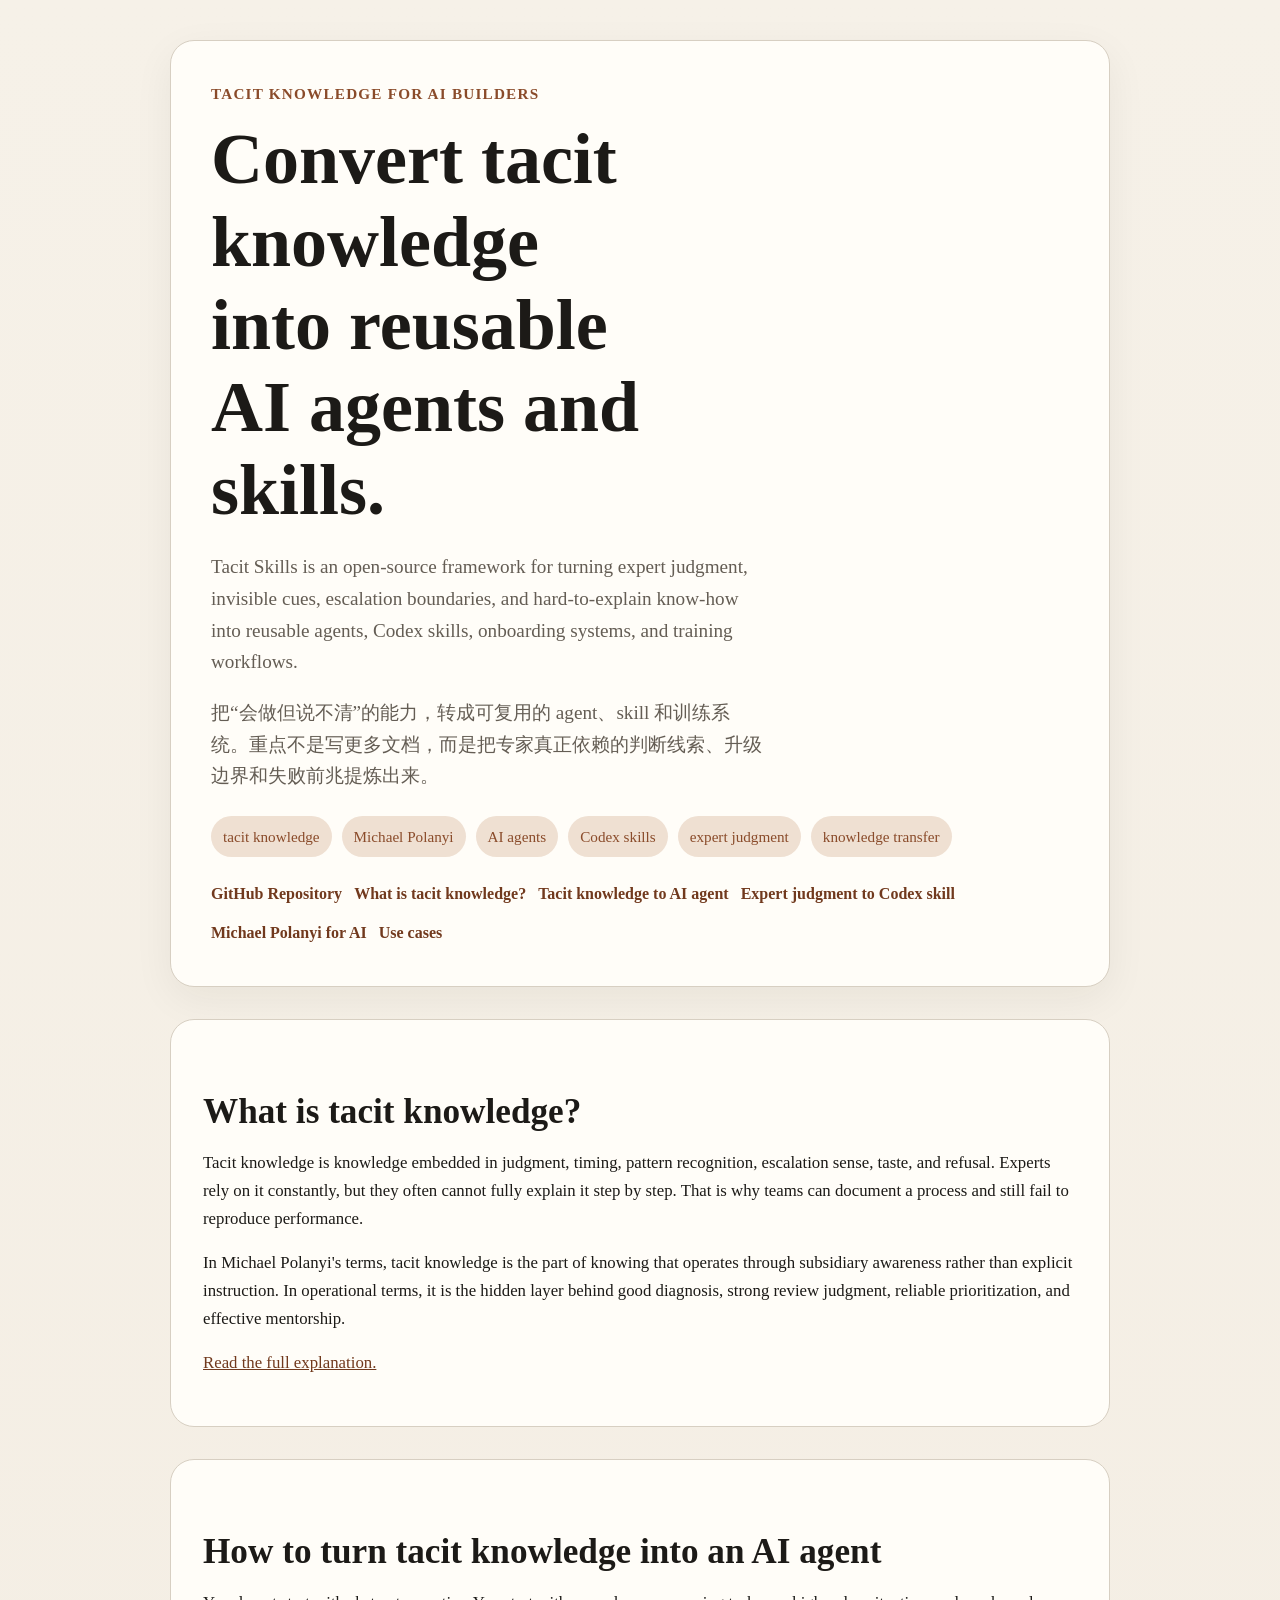
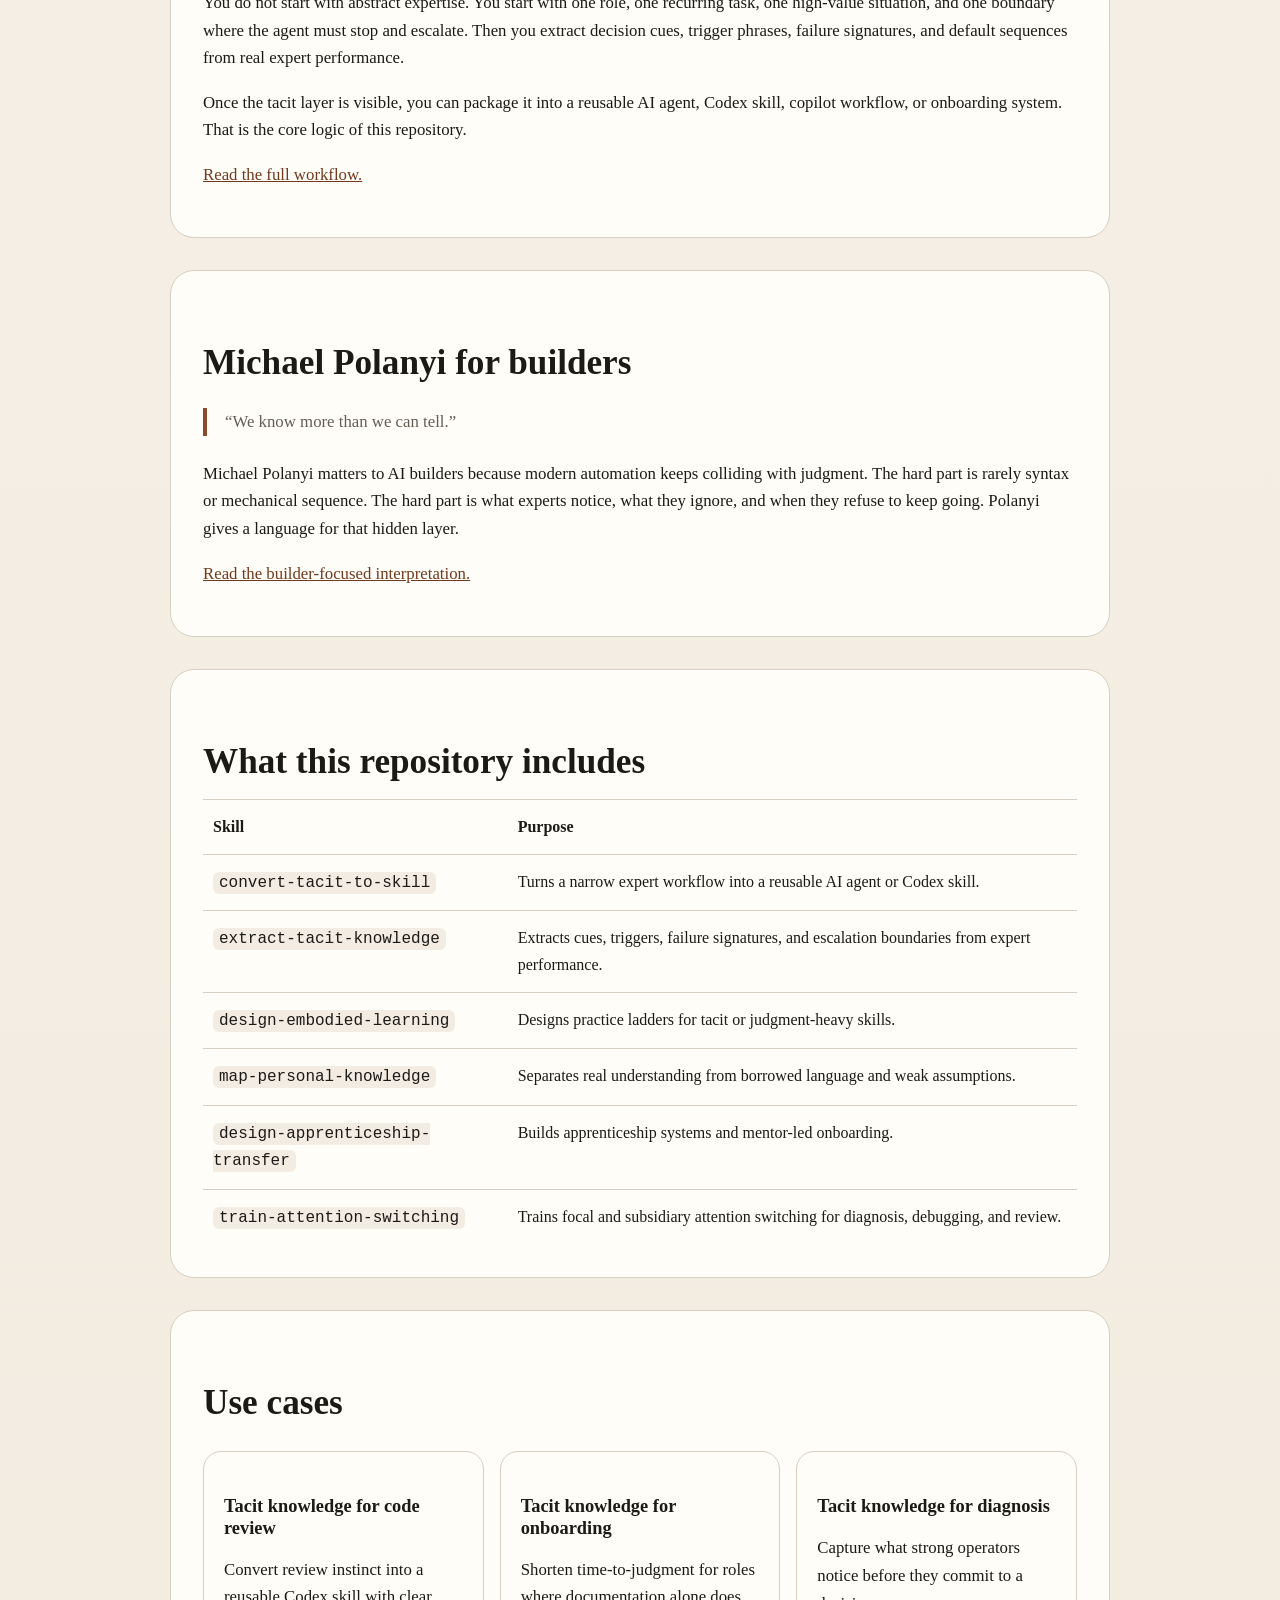
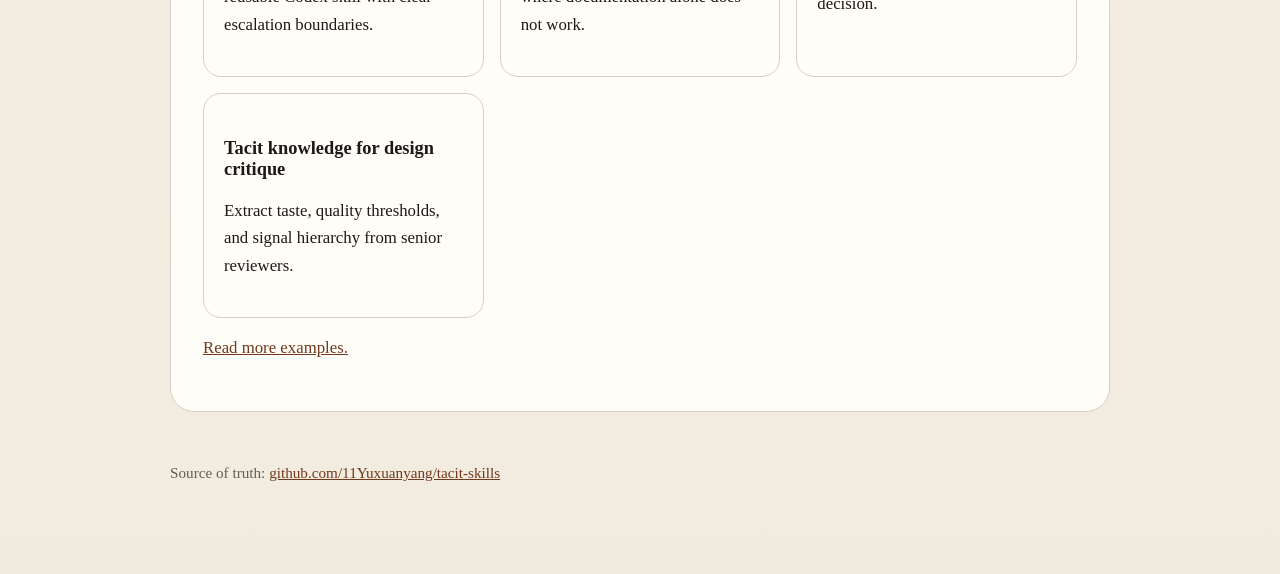
==== docs/index.html @ 5abd06d8 "Add GEO docs and citation metadata" ====
<!doctype html>
<html lang="en">
  <head>
    <meta charset="utf-8">
    <meta name="viewport" content="width=device-width, initial-scale=1">
    <title>Tacit Skills: Convert Tacit Knowledge into Reusable AI Agents and Skills</title>
    <meta name="description" content="Tacit Skills is an open-source framework for converting tacit knowledge, expert judgment, and Michael Polanyi style tacit knowing into reusable AI agents, Codex skills, copilots, and training workflows.">
    <link rel="canonical" href="https://11yuxuanyang.github.io/tacit-skills/">
    <meta name="robots" content="index,follow">
    <meta property="og:title" content="Tacit Skills">
    <meta property="og:description" content="Convert tacit knowledge into reusable AI agents and skills.">
    <meta property="og:type" content="website">
    <meta property="og:url" content="https://11yuxuanyang.github.io/tacit-skills/">
    <meta name="twitter:card" content="summary_large_image">
    <link rel="stylesheet" href="./styles.css">
    <script type="application/ld+json">
      {
        "@context": "https://schema.org",
        "@type": "SoftwareSourceCode",
        "name": "Tacit Skills",
        "codeRepository": "https://github.com/11Yuxuanyang/tacit-skills",
        "url": "https://11yuxuanyang.github.io/tacit-skills/",
        "license": "https://github.com/11Yuxuanyang/tacit-skills/blob/main/LICENSE",
        "programmingLanguage": "Markdown",
        "keywords": [
          "tacit knowledge",
          "Michael Polanyi",
          "AI agents",
          "Codex skills",
          "expert judgment",
          "knowledge transfer"
        ],
        "description": "Open-source framework for converting tacit knowledge into reusable AI agents, Codex skills, and training systems."
      }
    </script>
  </head>
  <body>
    <main class="shell">
      <section class="hero">
        <p class="eyebrow">Tacit Knowledge for AI Builders</p>
        <h1>Convert tacit knowledge into reusable AI agents and skills.</h1>
        <p class="lede">Tacit Skills is an open-source framework for turning expert judgment, invisible cues, escalation boundaries, and hard-to-explain know-how into reusable agents, Codex skills, onboarding systems, and training workflows.</p>
        <p class="lede">把“会做但说不清”的能力，转成可复用的 agent、skill 和训练系统。重点不是写更多文档，而是把专家真正依赖的判断线索、升级边界和失败前兆提炼出来。</p>
        <div class="pill-row">
          <span class="pill">tacit knowledge</span>
          <span class="pill">Michael Polanyi</span>
          <span class="pill">AI agents</span>
          <span class="pill">Codex skills</span>
          <span class="pill">expert judgment</span>
          <span class="pill">knowledge transfer</span>
        </div>
        <nav class="nav">
          <a href="https://github.com/11Yuxuanyang/tacit-skills">GitHub Repository</a>
          <a href="./what-is-tacit-knowledge.html">What is tacit knowledge?</a>
          <a href="./tacit-knowledge-to-ai-agent.html">Tacit knowledge to AI agent</a>
          <a href="./expert-judgment-to-codex-skill.html">Expert judgment to Codex skill</a>
          <a href="./michael-polanyi-ai.html">Michael Polanyi for AI</a>
          <a href="./tacit-knowledge-examples.html">Use cases</a>
        </nav>
      </section>

      <section class="section">
        <h2>What is tacit knowledge?</h2>
        <p>Tacit knowledge is knowledge embedded in judgment, timing, pattern recognition, escalation sense, taste, and refusal. Experts rely on it constantly, but they often cannot fully explain it step by step. That is why teams can document a process and still fail to reproduce performance.</p>
        <p>In Michael Polanyi's terms, tacit knowledge is the part of knowing that operates through subsidiary awareness rather than explicit instruction. In operational terms, it is the hidden layer behind good diagnosis, strong review judgment, reliable prioritization, and effective mentorship.</p>
        <p><a href="./what-is-tacit-knowledge.html">Read the full explanation.</a></p>
      </section>

      <section class="section">
        <h2>How to turn tacit knowledge into an AI agent</h2>
        <p>You do not start with abstract expertise. You start with one role, one recurring task, one high-value situation, and one boundary where the agent must stop and escalate. Then you extract decision cues, trigger phrases, failure signatures, and default sequences from real expert performance.</p>
        <p>Once the tacit layer is visible, you can package it into a reusable AI agent, Codex skill, copilot workflow, or onboarding system. That is the core logic of this repository.</p>
        <p><a href="./tacit-knowledge-to-ai-agent.html">Read the full workflow.</a></p>
      </section>

      <section class="section">
        <h2>Michael Polanyi for builders</h2>
        <div class="quote">
          <p>“We know more than we can tell.”</p>
        </div>
        <p>Michael Polanyi matters to AI builders because modern automation keeps colliding with judgment. The hard part is rarely syntax or mechanical sequence. The hard part is what experts notice, what they ignore, and when they refuse to keep going. Polanyi gives a language for that hidden layer.</p>
        <p><a href="./michael-polanyi-ai.html">Read the builder-focused interpretation.</a></p>
      </section>

      <section class="section">
        <h2>What this repository includes</h2>
        <table class="table">
          <thead>
            <tr>
              <th>Skill</th>
              <th>Purpose</th>
            </tr>
          </thead>
          <tbody>
            <tr>
              <td><code>convert-tacit-to-skill</code></td>
              <td>Turns a narrow expert workflow into a reusable AI agent or Codex skill.</td>
            </tr>
            <tr>
              <td><code>extract-tacit-knowledge</code></td>
              <td>Extracts cues, triggers, failure signatures, and escalation boundaries from expert performance.</td>
            </tr>
            <tr>
              <td><code>design-embodied-learning</code></td>
              <td>Designs practice ladders for tacit or judgment-heavy skills.</td>
            </tr>
            <tr>
              <td><code>map-personal-knowledge</code></td>
              <td>Separates real understanding from borrowed language and weak assumptions.</td>
            </tr>
            <tr>
              <td><code>design-apprenticeship-transfer</code></td>
              <td>Builds apprenticeship systems and mentor-led onboarding.</td>
            </tr>
            <tr>
              <td><code>train-attention-switching</code></td>
              <td>Trains focal and subsidiary attention switching for diagnosis, debugging, and review.</td>
            </tr>
          </tbody>
        </table>
      </section>

      <section class="section">
        <h2>Use cases</h2>
        <div class="grid">
          <article class="card">
            <h3>Tacit knowledge for code review</h3>
            <p>Convert review instinct into a reusable Codex skill with clear escalation boundaries.</p>
          </article>
          <article class="card">
            <h3>Tacit knowledge for onboarding</h3>
            <p>Shorten time-to-judgment for roles where documentation alone does not work.</p>
          </article>
          <article class="card">
            <h3>Tacit knowledge for diagnosis</h3>
            <p>Capture what strong operators notice before they commit to a decision.</p>
          </article>
          <article class="card">
            <h3>Tacit knowledge for design critique</h3>
            <p>Extract taste, quality thresholds, and signal hierarchy from senior reviewers.</p>
          </article>
        </div>
        <p><a href="./tacit-knowledge-examples.html">Read more examples.</a></p>
      </section>

      <p class="footer">Source of truth: <a href="https://github.com/11Yuxuanyang/tacit-skills">github.com/11Yuxuanyang/tacit-skills</a></p>
    </main>
  </body>
  </html>
---- docs/styles.css ----
:root {
  --bg: #f6f1e8;
  --paper: #fffdf8;
  --ink: #1c1a17;
  --muted: #645d54;
  --line: #d7cfc2;
  --accent: #8a4b2a;
  --accent-soft: #efe0d2;
  --link: #71391d;
}

* {
  box-sizing: border-box;
}

body {
  margin: 0;
  background: linear-gradient(180deg, #f6f1e8 0%, #f2ebe0 100%);
  color: var(--ink);
  font-family: Georgia, "Times New Roman", serif;
  line-height: 1.65;
}

a {
  color: var(--link);
}

.shell {
  max-width: 980px;
  margin: 0 auto;
  padding: 40px 20px 80px;
}

.hero {
  background: var(--paper);
  border: 1px solid var(--line);
  border-radius: 24px;
  padding: 40px;
  box-shadow: 0 12px 40px rgba(28, 26, 23, 0.06);
}

.eyebrow {
  margin: 0 0 12px;
  color: var(--accent);
  font-size: 0.95rem;
  font-weight: 700;
  letter-spacing: 0.08em;
  text-transform: uppercase;
}

h1,
h2,
h3 {
  line-height: 1.15;
  margin: 0 0 16px;
}

h1 {
  font-size: clamp(2.5rem, 6vw, 4.5rem);
  max-width: 12ch;
}

h2 {
  font-size: clamp(1.6rem, 3vw, 2.2rem);
  margin-top: 40px;
}

h3 {
  font-size: 1.15rem;
  margin-top: 24px;
}

p,
li {
  font-size: 1.05rem;
}

.lede {
  font-size: 1.2rem;
  max-width: 58ch;
  color: var(--muted);
}

.grid {
  display: grid;
  grid-template-columns: repeat(auto-fit, minmax(240px, 1fr));
  gap: 16px;
  margin-top: 28px;
}

.card {
  background: var(--paper);
  border: 1px solid var(--line);
  border-radius: 18px;
  padding: 20px;
}

.pill-row {
  display: flex;
  flex-wrap: wrap;
  gap: 10px;
  margin-top: 24px;
}

.pill {
  display: inline-block;
  padding: 8px 12px;
  border-radius: 999px;
  background: var(--accent-soft);
  color: var(--accent);
  text-decoration: none;
  font-size: 0.95rem;
}

.nav {
  display: flex;
  flex-wrap: wrap;
  gap: 12px;
  margin: 24px 0 0;
}

.nav a {
  text-decoration: none;
  font-weight: 700;
}

.section {
  margin-top: 32px;
  background: var(--paper);
  border: 1px solid var(--line);
  border-radius: 24px;
  padding: 32px;
}

.quote {
  border-left: 4px solid var(--accent);
  padding-left: 18px;
  color: var(--muted);
  margin: 24px 0;
}

.table {
  width: 100%;
  border-collapse: collapse;
  margin-top: 16px;
}

.table th,
.table td {
  border-top: 1px solid var(--line);
  padding: 14px 10px;
  text-align: left;
  vertical-align: top;
}

.footer {
  margin-top: 48px;
  color: var(--muted);
  font-size: 0.95rem;
}

code {
  font-family: ui-monospace, SFMono-Regular, Menlo, Consolas, monospace;
  background: #f3ece3;
  padding: 2px 6px;
  border-radius: 6px;
}

@media (max-width: 720px) {
  .hero,
  .section {
    padding: 24px;
    border-radius: 20px;
  }
}
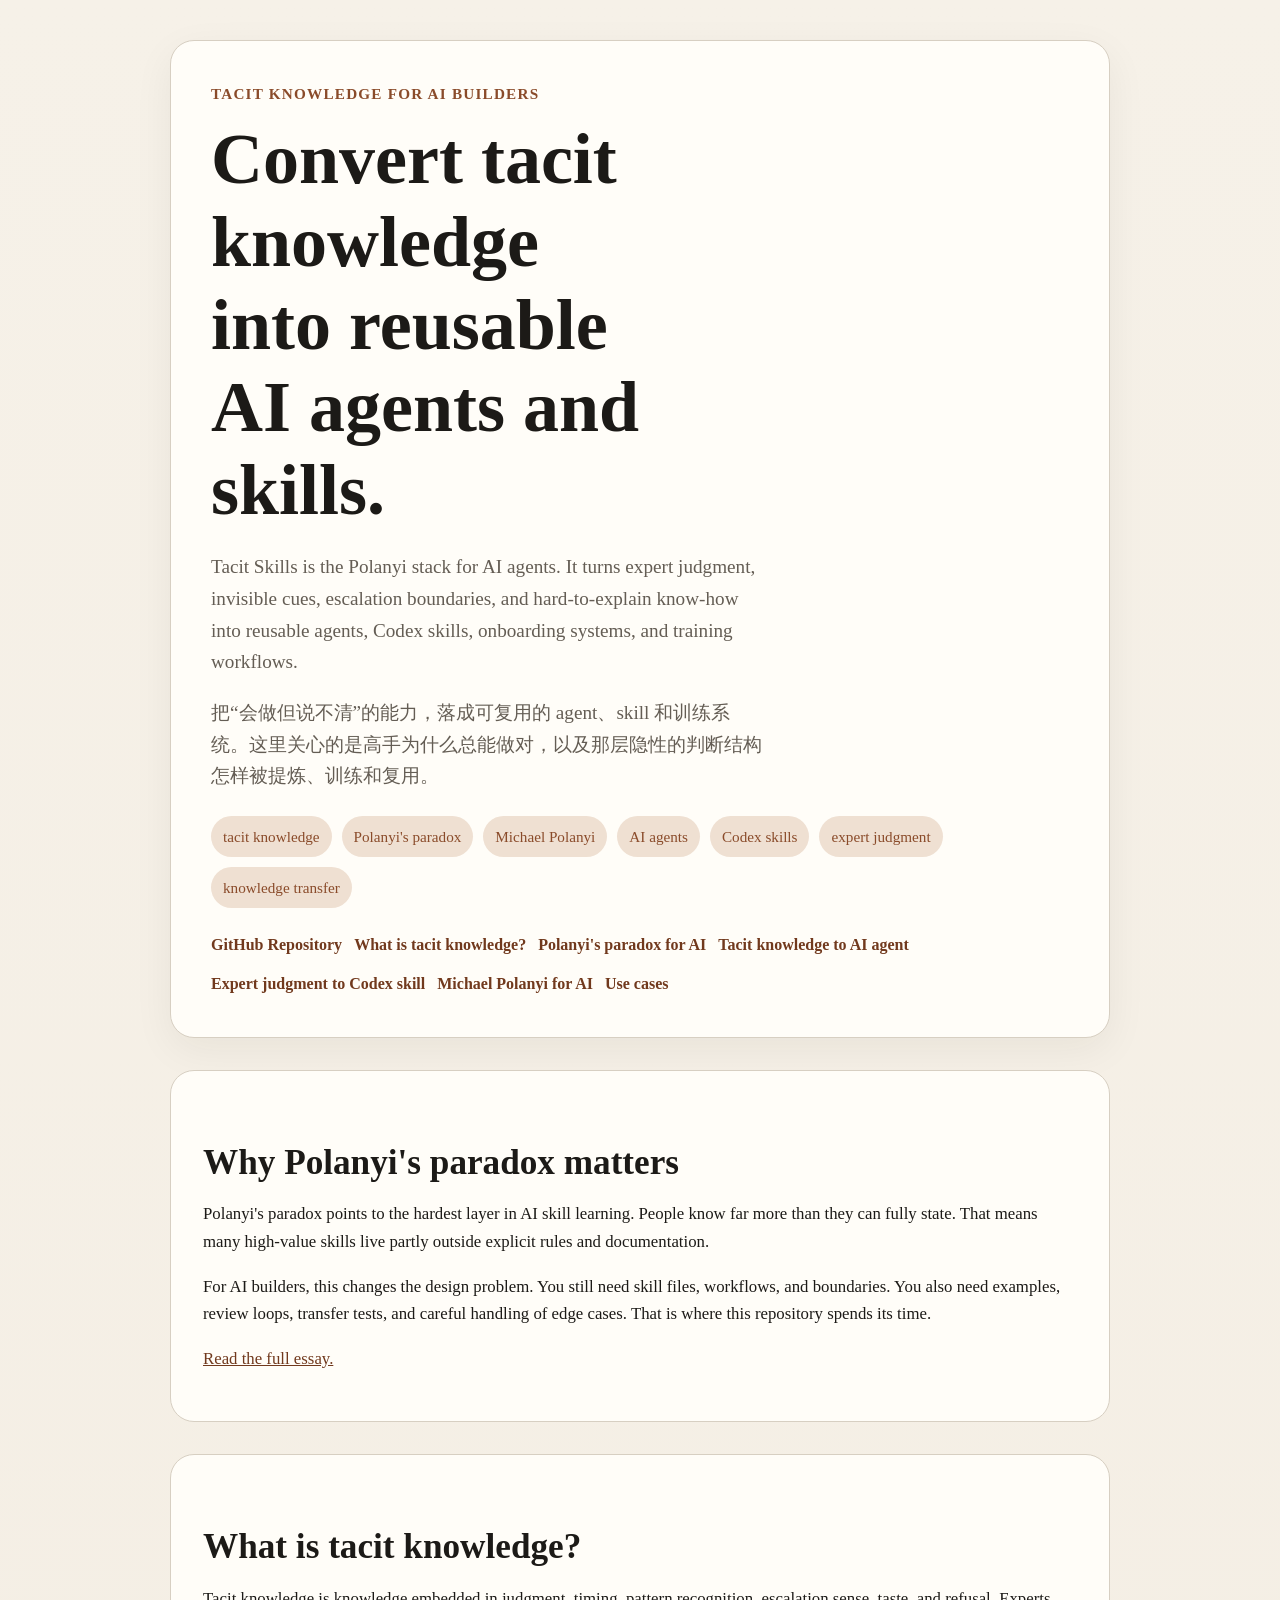
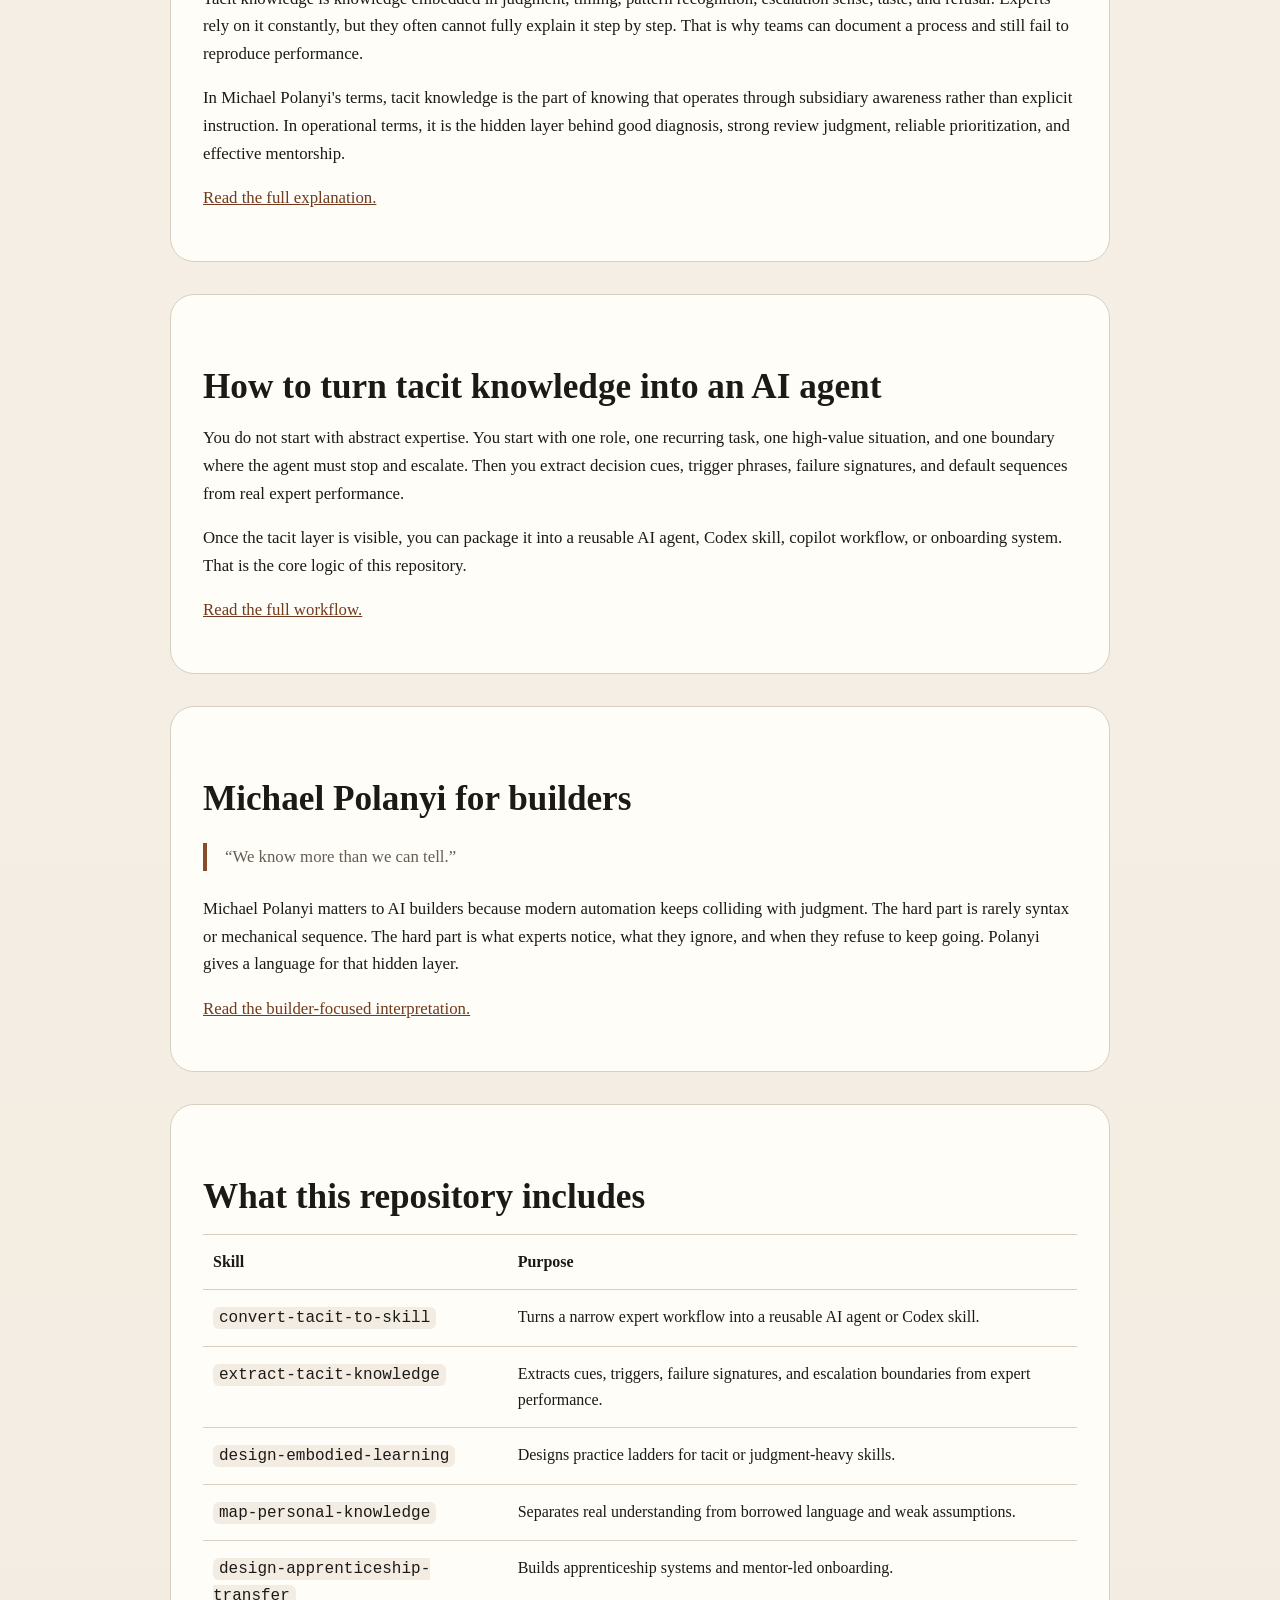
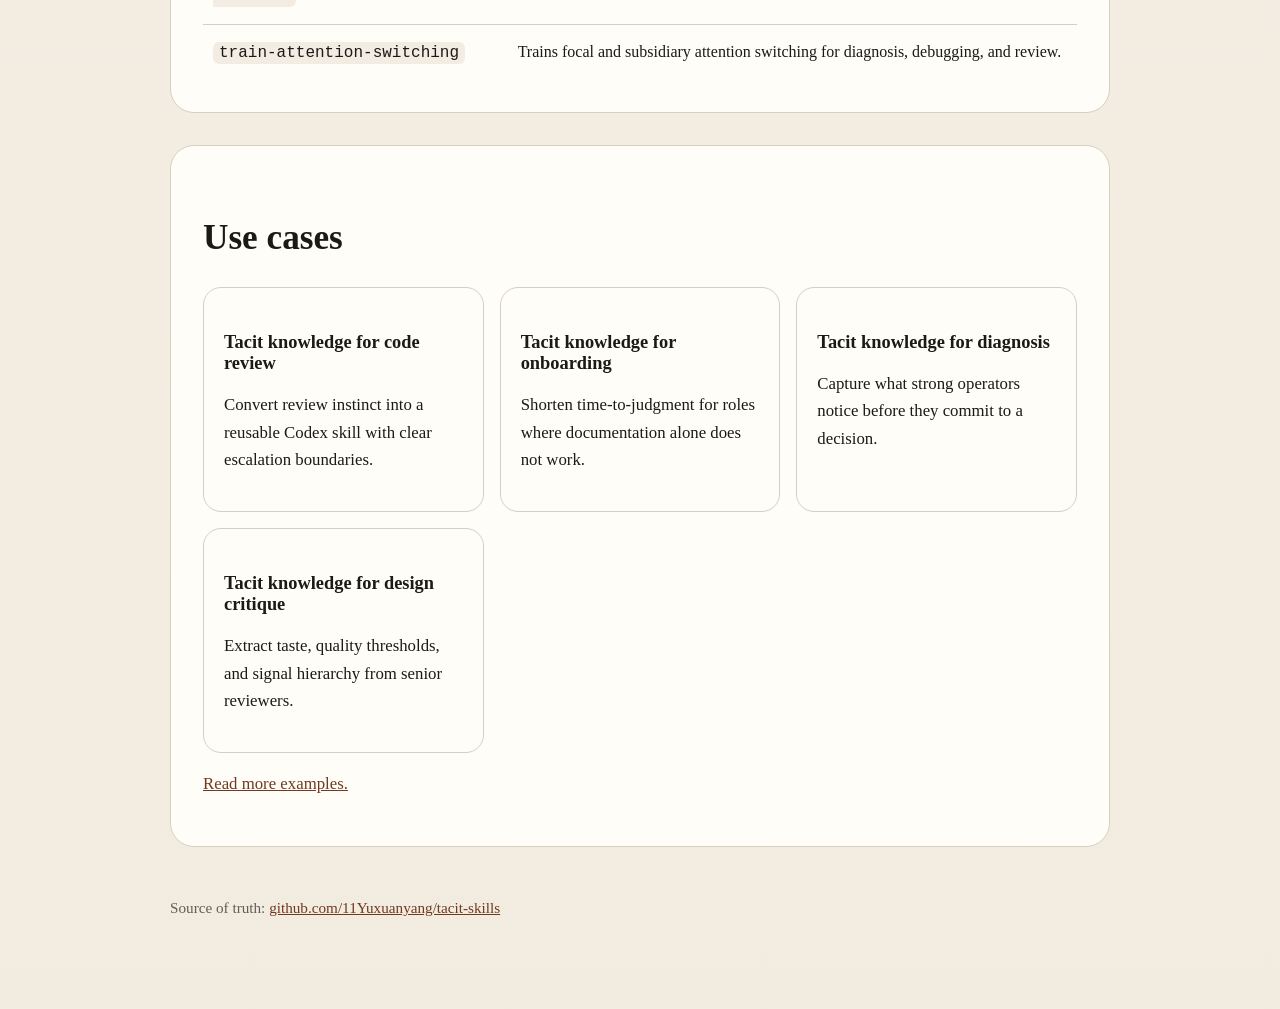
==== commit e375781f: "Refine Polanyi positioning and audience-facing copy" ====
--- a/docs/index.html
+++ b/docs/index.html
@@ -3,12 +3,12 @@
   <head>
     <meta charset="utf-8">
     <meta name="viewport" content="width=device-width, initial-scale=1">
-    <title>Tacit Skills: Convert Tacit Knowledge into Reusable AI Agents and Skills</title>
-    <meta name="description" content="Tacit Skills is an open-source framework for converting tacit knowledge, expert judgment, and Michael Polanyi style tacit knowing into reusable AI agents, Codex skills, copilots, and training workflows.">
+    <title>Tacit Skills: The Polanyi Stack for AI Agents</title>
+    <meta name="description" content="Tacit Skills is the Polanyi stack for AI agents: an open-source framework for converting tacit knowledge, Polanyi's paradox, and expert judgment into reusable AI agents, Codex skills, copilots, and training workflows.">
     <link rel="canonical" href="https://11yuxuanyang.github.io/tacit-skills/">
     <meta name="robots" content="index,follow">
     <meta property="og:title" content="Tacit Skills">
-    <meta property="og:description" content="Convert tacit knowledge into reusable AI agents and skills.">
+    <meta property="og:description" content="The Polanyi stack for AI agents. Convert tacit knowledge and expert judgment into reusable skills.">
     <meta property="og:type" content="website">
     <meta property="og:url" content="https://11yuxuanyang.github.io/tacit-skills/">
     <meta name="twitter:card" content="summary_large_image">
@@ -30,7 +30,7 @@
           "expert judgment",
           "knowledge transfer"
         ],
-        "description": "Open-source framework for converting tacit knowledge into reusable AI agents, Codex skills, and training systems."
+          "description": "The Polanyi stack for AI agents. Open-source framework for converting tacit knowledge, Polanyi's paradox, and expert judgment into reusable AI agents, Codex skills, and training systems."
       }
     </script>
   </head>
@@ -39,10 +39,11 @@
       <section class="hero">
         <p class="eyebrow">Tacit Knowledge for AI Builders</p>
         <h1>Convert tacit knowledge into reusable AI agents and skills.</h1>
-        <p class="lede">Tacit Skills is an open-source framework for turning expert judgment, invisible cues, escalation boundaries, and hard-to-explain know-how into reusable agents, Codex skills, onboarding systems, and training workflows.</p>
-        <p class="lede">把“会做但说不清”的能力，转成可复用的 agent、skill 和训练系统。重点不是写更多文档，而是把专家真正依赖的判断线索、升级边界和失败前兆提炼出来。</p>
+        <p class="lede">Tacit Skills is the Polanyi stack for AI agents. It turns expert judgment, invisible cues, escalation boundaries, and hard-to-explain know-how into reusable agents, Codex skills, onboarding systems, and training workflows.</p>
+        <p class="lede">把“会做但说不清”的能力，落成可复用的 agent、skill 和训练系统。这里关心的是高手为什么总能做对，以及那层隐性的判断结构怎样被提炼、训练和复用。</p>
         <div class="pill-row">
           <span class="pill">tacit knowledge</span>
+          <span class="pill">Polanyi's paradox</span>
           <span class="pill">Michael Polanyi</span>
           <span class="pill">AI agents</span>
           <span class="pill">Codex skills</span>
@@ -52,11 +53,19 @@
         <nav class="nav">
           <a href="https://github.com/11Yuxuanyang/tacit-skills">GitHub Repository</a>
           <a href="./what-is-tacit-knowledge.html">What is tacit knowledge?</a>
+          <a href="./polanyis-paradox-ai-skill-learning.html">Polanyi's paradox for AI</a>
           <a href="./tacit-knowledge-to-ai-agent.html">Tacit knowledge to AI agent</a>
           <a href="./expert-judgment-to-codex-skill.html">Expert judgment to Codex skill</a>
           <a href="./michael-polanyi-ai.html">Michael Polanyi for AI</a>
           <a href="./tacit-knowledge-examples.html">Use cases</a>
         </nav>
+      </section>
+
+      <section class="section">
+        <h2>Why Polanyi's paradox matters</h2>
+        <p>Polanyi's paradox points to the hardest layer in AI skill learning. People know far more than they can fully state. That means many high-value skills live partly outside explicit rules and documentation.</p>
+        <p>For AI builders, this changes the design problem. You still need skill files, workflows, and boundaries. You also need examples, review loops, transfer tests, and careful handling of edge cases. That is where this repository spends its time.</p>
+        <p><a href="./polanyis-paradox-ai-skill-learning.html">Read the full essay.</a></p>
       </section>
 
       <section class="section">
